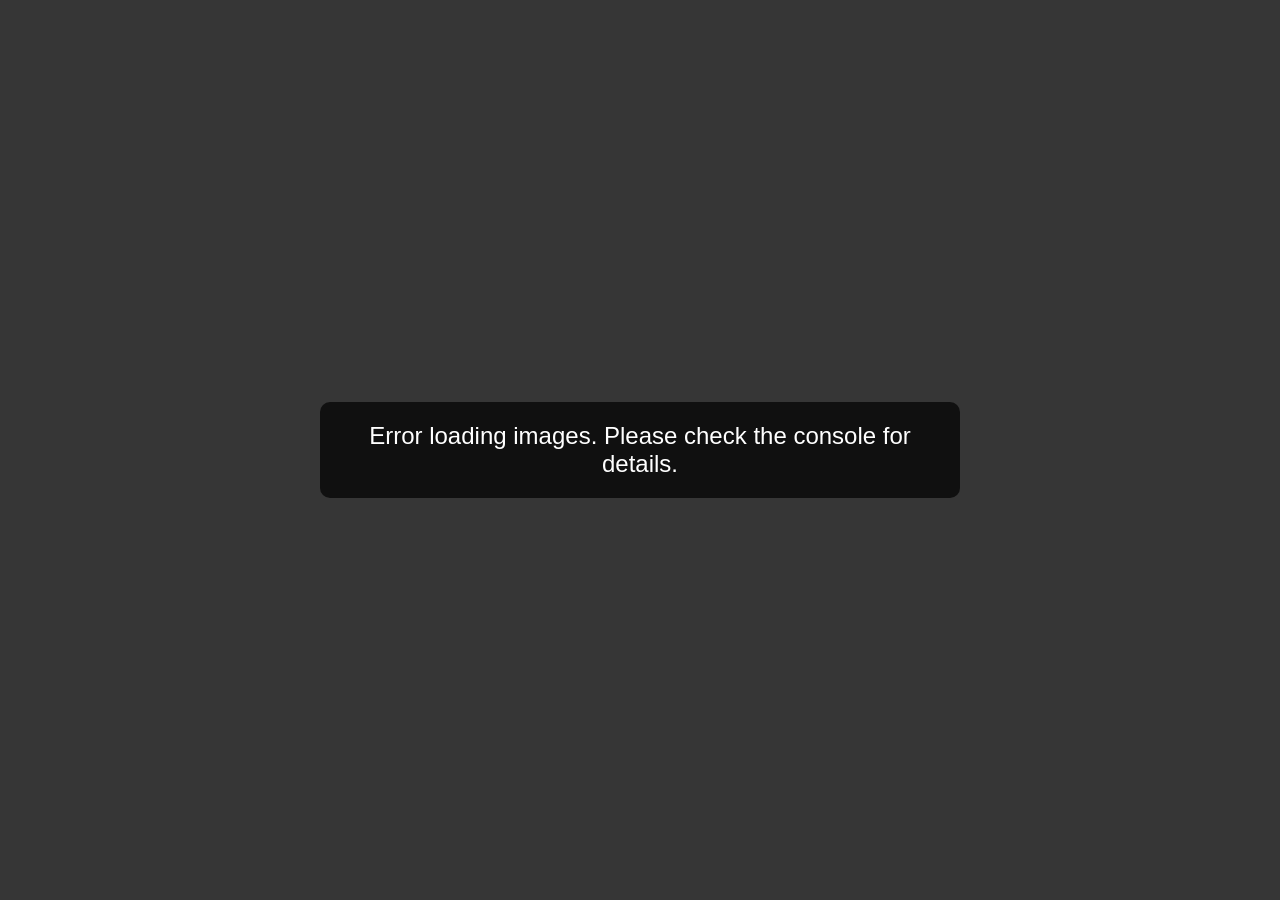
==== index.html @ f0d9e494 "derp" ====
<!DOCTYPE html>
<html lang="en">
  <head>
    <meta charset="UTF-8" />
    <meta name="viewport" content="width=device-width, initial-scale=1.0" />
    <title>Image Sliders</title>
    <link rel="stylesheet" href="css/style.css" />
  </head>
  <body>
    <div id="loading">Initializing...<br />Please wait.</div>
    <div id="button-container" style="display: none"></div>
    <div id="sliders-container" style="display: none"></div>
    <script src="js/script.js"></script>
  </body>
</html>
---- css/style.css ----
* {
  box-sizing: border-box;
  margin: 0;
  padding: 0;
}

body {
  display: flex;
  flex-direction: column;
  min-height: 100vh;
  padding: 20px;
  background-color: #363636;
  font-family: Arial, sans-serif;
  user-select: none;
}

.container {
  width: 100%;
  height: calc(100vh - 140px);
  margin-top: 20px;
  display: flex;
  justify-content: center;
  align-items: center;
  overflow: hidden;
}

.slider {
  position: relative;
  display: inline-block;
  cursor: col-resize;
}

.slider-image {
  display: block;
  max-width: 100%;
  max-height: calc(100vh - 140px);
  width: auto;
  height: auto;
  pointer-events: none;
}

.slider-image-after {
  position: absolute;
  top: 0;
  left: 0;
}

.slider-line {
  position: absolute;
  top: 0;
  bottom: 0;
  width: 4px;
  background-color: white;
  left: 50%;
  transform: translateX(-50%);
  z-index: 15;
  box-shadow: 0 0 5px rgba(0, 0, 0, 0.5);
}

.slider-button {
  position: absolute;
  top: 50%;
  left: 50%;
  transform: translate(-50%, -50%);
  width: 40px;
  height: 40px;
  border-radius: 50%;
  background-color: white;
  box-shadow: 0 0 5px rgba(0, 0, 0, 0.5);
  z-index: 20;
  display: flex;
  justify-content: center;
  align-items: center;
  font-size: 18px;
  font-weight: bold;
  color: #333;
  overflow: hidden;
}

.slider-button .left-arrow,
.slider-button .right-arrow {
  position: absolute;
  top: 50%;
  transform: translateY(-50%);
  transition: transform 0.1s ease;
}

.slider-button .left-arrow {
  left: -100%;
}

.slider-button .right-arrow {
  right: -100%;
}

.slider-button:hover .left-arrow {
  transform: translate(20px, -50%);
}

.slider-button:hover .right-arrow {
  transform: translate(-20px, -50%);
}

/* Remove the previous pseudo-elements */
.slider-button::before,
.slider-button::after {
  content: none;
}

.slider-label {
  position: absolute;
  top: 10px;
  left: 10px;
  background-color: rgba(0, 0, 0, 0.5);
  color: white;
  padding: 5px 10px;
  border-radius: 5px;
  z-index: 10;
  font-size: 14px;
}

#button-container {
  display: flex;
  justify-content: center;
  flex-wrap: wrap;
  gap: 10px;
  margin-bottom: 20px;
}

#button-container button {
  padding: 10px 15px;
  font-size: 16px;
  background-color: #333;
  color: white;
  border: none;
  border-radius: 5px;
  cursor: pointer;
  transition: background-color 0.3s;
}

#button-container button:hover {
  background-color: #555;
}

#loading {
  position: fixed;
  top: 50%;
  left: 50%;
  transform: translate(-50%, -50%);
  font-size: 24px;
  text-align: center;
  background-color: rgba(0, 0, 0, 0.7);
  color: white;
  padding: 20px;
  border-radius: 10px;
}

@media (max-width: 600px) {
  .container {
    height: auto;
  }
}
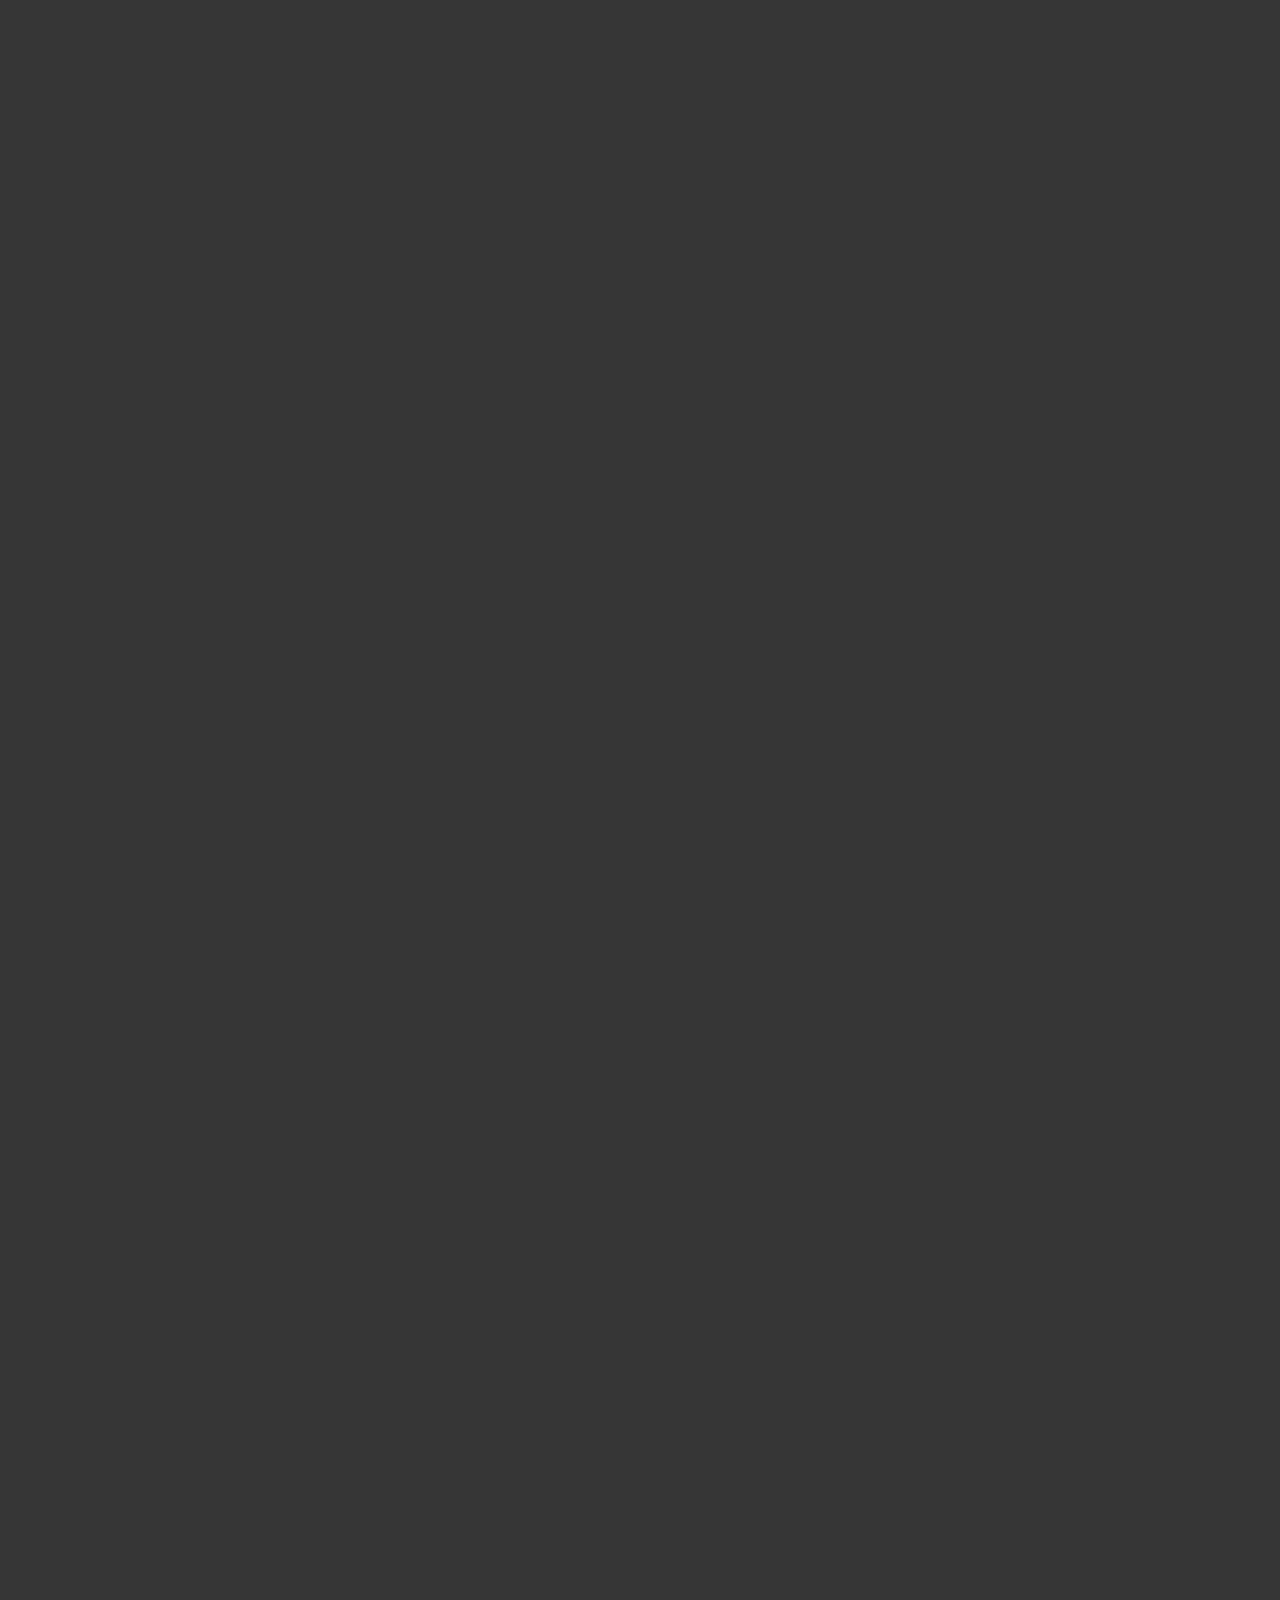
==== commit cd2f7b41: "huh" ====
--- a/index.html
+++ b/index.html
@@ -8,7 +8,6 @@
   </head>
   <body>
     <div id="loading">Initializing...<br />Please wait.</div>
-    <div id="button-container" style="display: none"></div>
     <div id="sliders-container" style="display: none"></div>
     <script src="js/script.js"></script>
   </body>
--- a/css/style.css
+++ b/css/style.css
@@ -1,5 +1,4 @@
 * {
-  box-sizing: border-box;
   margin: 0;
   padding: 0;
 }
@@ -14,9 +13,17 @@
   user-select: none;
 }
 
+#sliders-container {
+  display: flex;
+  flex-direction: column;
+  gap: 40px;
+  align-items: center;
+  padding: 20px 0;
+}
+
 .container {
   width: 100%;
-  height: calc(100vh - 140px);
+  margin: 0 auto;
   margin-top: 20px;
   display: flex;
   justify-content: center;
@@ -28,13 +35,15 @@
   position: relative;
   display: inline-block;
   cursor: col-resize;
+  border-radius: 8px;
+  overflow: hidden;
 }
 
 .slider-image {
   display: block;
   max-width: 100%;
   max-height: calc(100vh - 140px);
-  width: auto;
+  width: 100%; /* Change this line */
   height: auto;
   pointer-events: none;
 }
@@ -49,7 +58,7 @@
   position: absolute;
   top: 0;
   bottom: 0;
-  width: 4px;
+  width: 2px;
   background-color: white;
   left: 50%;
   transform: translateX(-50%);
@@ -77,36 +86,6 @@
   overflow: hidden;
 }
 
-.slider-button .left-arrow,
-.slider-button .right-arrow {
-  position: absolute;
-  top: 50%;
-  transform: translateY(-50%);
-  transition: transform 0.1s ease;
-}
-
-.slider-button .left-arrow {
-  left: -100%;
-}
-
-.slider-button .right-arrow {
-  right: -100%;
-}
-
-.slider-button:hover .left-arrow {
-  transform: translate(20px, -50%);
-}
-
-.slider-button:hover .right-arrow {
-  transform: translate(-20px, -50%);
-}
-
-/* Remove the previous pseudo-elements */
-.slider-button::before,
-.slider-button::after {
-  content: none;
-}
-
 .slider-label {
   position: absolute;
   top: 10px;
@@ -117,29 +96,6 @@
   border-radius: 5px;
   z-index: 10;
   font-size: 14px;
-}
-
-#button-container {
-  display: flex;
-  justify-content: center;
-  flex-wrap: wrap;
-  gap: 10px;
-  margin-bottom: 20px;
-}
-
-#button-container button {
-  padding: 10px 15px;
-  font-size: 16px;
-  background-color: #333;
-  color: white;
-  border: none;
-  border-radius: 5px;
-  cursor: pointer;
-  transition: background-color 0.3s;
-}
-
-#button-container button:hover {
-  background-color: #555;
 }
 
 #loading {
@@ -154,9 +110,3 @@
   padding: 20px;
   border-radius: 10px;
 }
-
-@media (max-width: 600px) {
-  .container {
-    height: auto;
-  }
-}
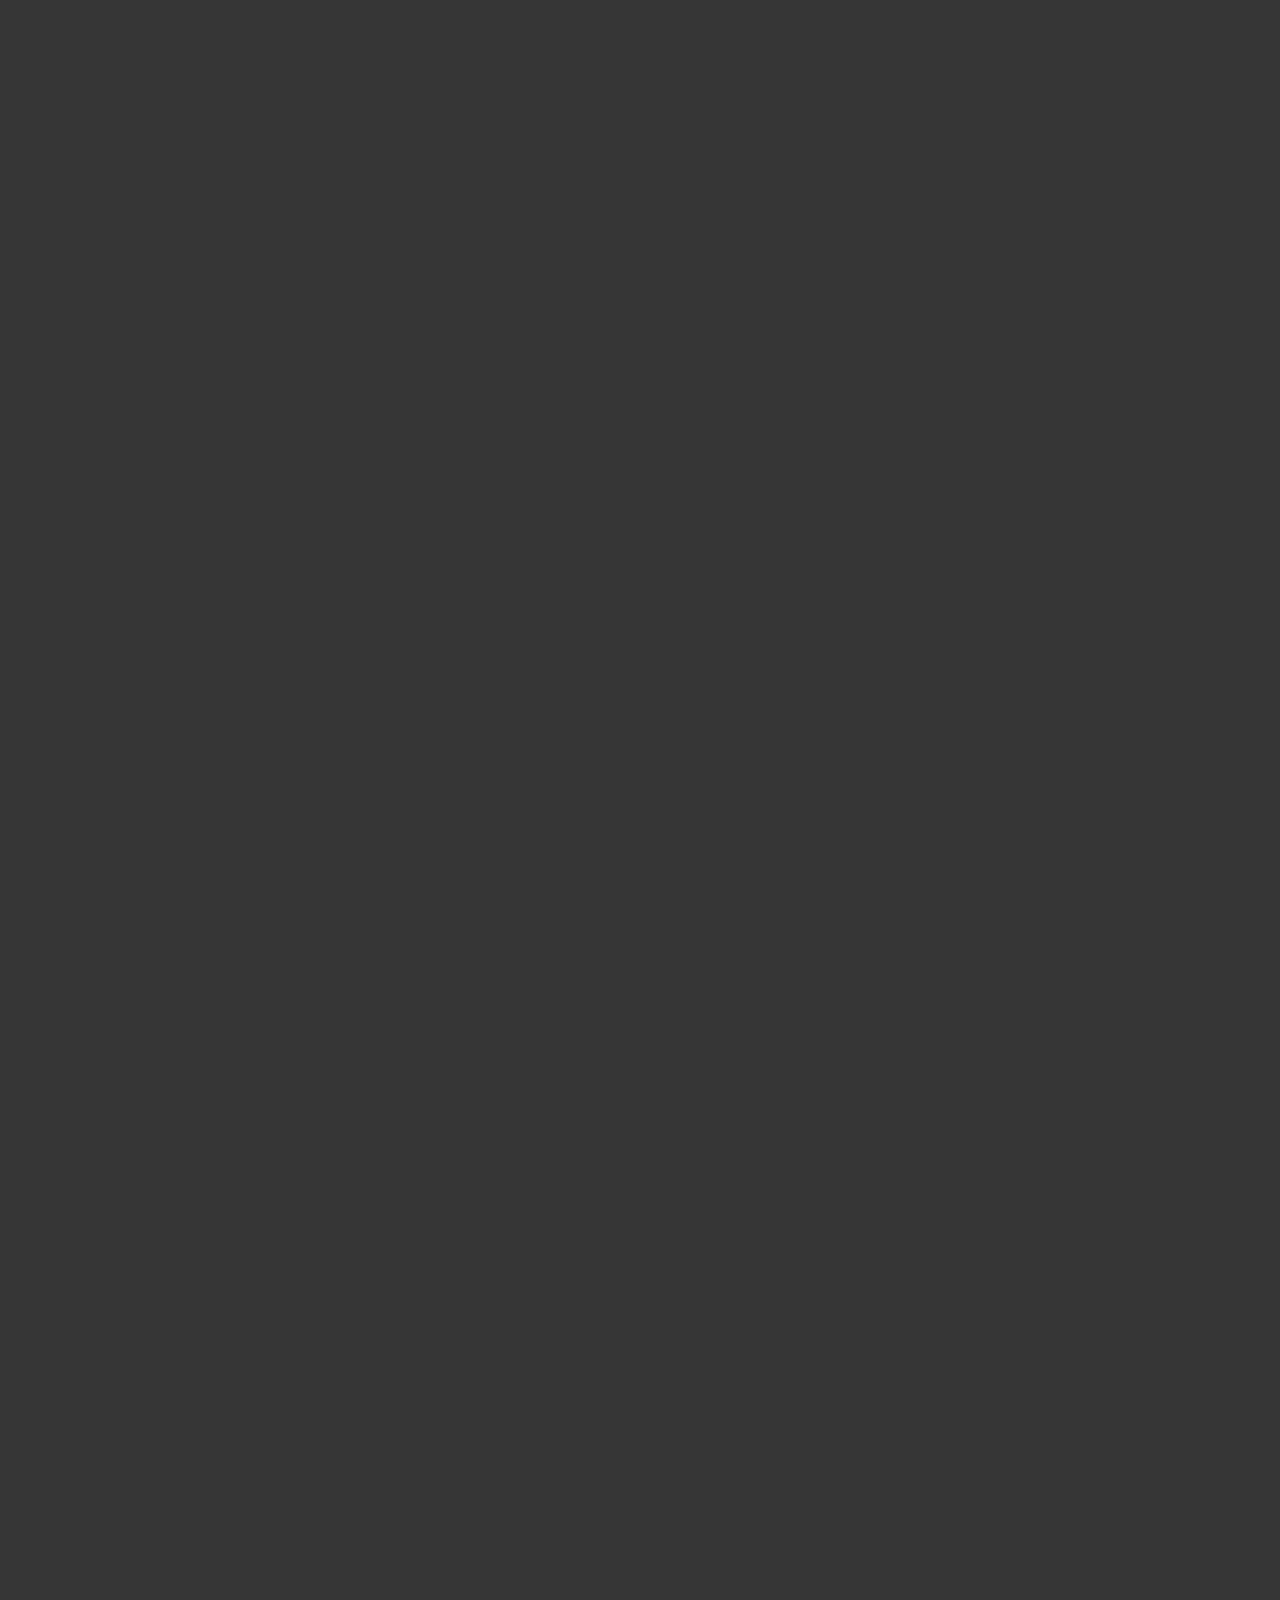
==== commit 1d07fac3: "cursor" ====
--- a/index.html
+++ b/index.html
@@ -7,7 +7,7 @@
     <link rel="stylesheet" href="css/style.css" />
   </head>
   <body>
-    <div id="loading">Initializing...<br />Please wait.</div>
+    <div id="loading">Initializing... <br />Please wait.</div>
     <div id="sliders-container" style="display: none"></div>
     <script src="js/script.js"></script>
   </body>
--- a/css/style.css
+++ b/css/style.css
@@ -11,6 +11,7 @@
   background-color: #363636;
   font-family: Arial, sans-serif;
   user-select: none;
+  margin: 0;
 }
 
 #sliders-container {
@@ -19,12 +20,13 @@
   gap: 40px;
   align-items: center;
   padding: 20px 0;
+  width: 100%;
+  flex-grow: 1;
 }
 
 .container {
   width: 100%;
-  margin: 0 auto;
-  margin-top: 20px;
+  height: 100%;
   display: flex;
   justify-content: center;
   align-items: center;
@@ -37,14 +39,15 @@
   cursor: col-resize;
   border-radius: 8px;
   overflow: hidden;
+  width: 100%;
+  height: 100%;
 }
 
 .slider-image {
   display: block;
-  max-width: 100%;
-  max-height: calc(100vh - 140px);
-  width: 100%; /* Change this line */
-  height: auto;
+  width: 100%;
+  height: 100%;
+  object-fit: contain;
   pointer-events: none;
 }
 
@@ -52,6 +55,8 @@
   position: absolute;
   top: 0;
   left: 0;
+  width: 100%;
+  height: 100%;
 }
 
 .slider-line {
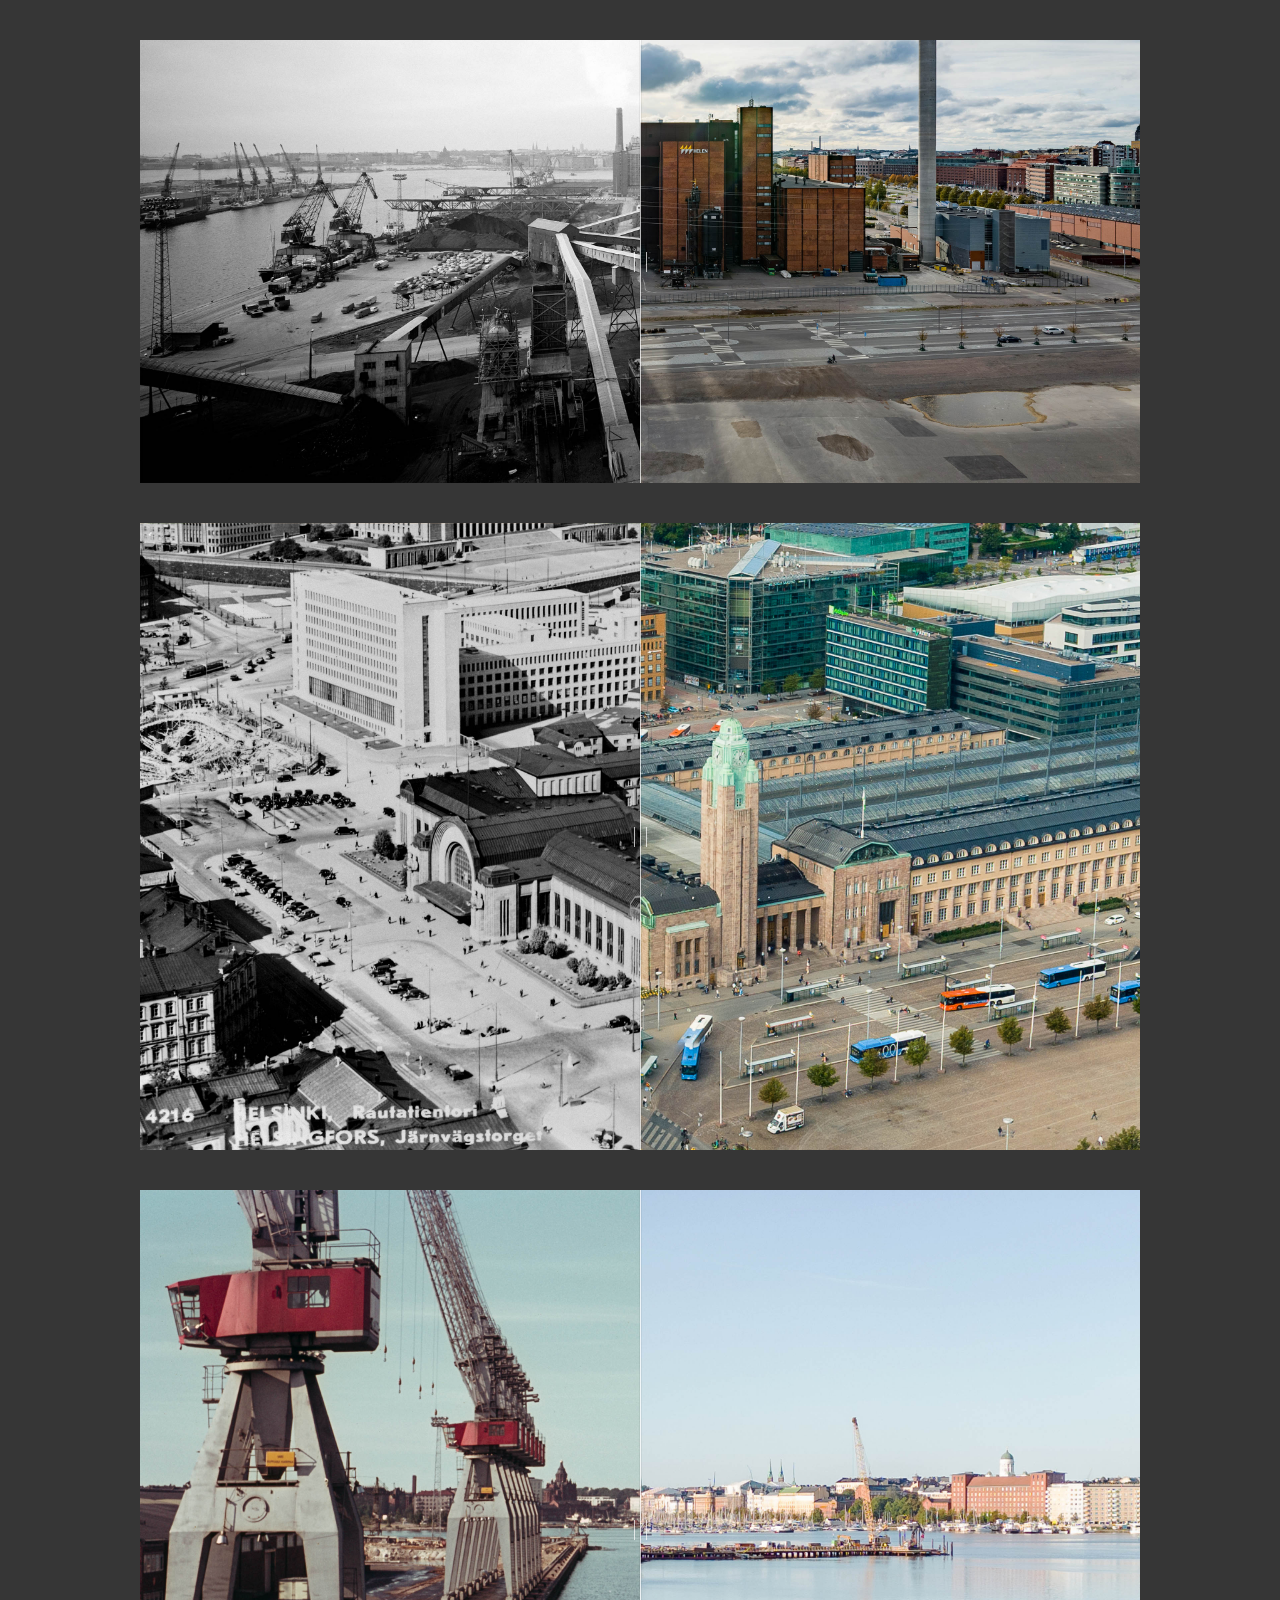
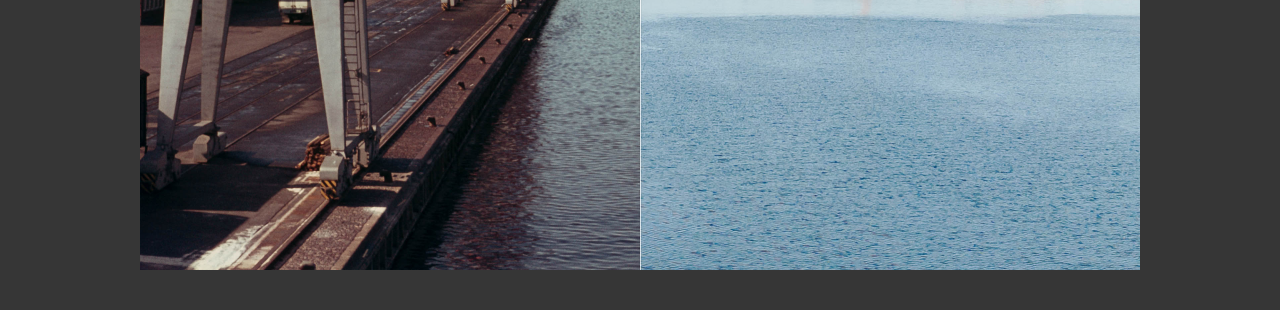
==== commit e6e2cfdb: "new bags" ====
--- a/index.html
+++ b/index.html
@@ -8,7 +8,28 @@
   </head>
   <body>
     <div id="loading">Initializing... <br />Please wait.</div>
-    <div id="sliders-container" style="display: none"></div>
+    <div id="sliders-container" style="visibility: hidden">
+      <div class="image-slider" data-percentage="50" style="visibility: hidden">
+        <img
+          src="imgSlider/hanasaaren_voimalaitos_a.jpg"
+          class="before"
+          alt="Before"
+        />
+        <img
+          src="imgSlider/hanasaaren_voimalaitos_b.jpg"
+          class="after"
+          alt="After"
+        />
+      </div>
+      <div class="image-slider" data-percentage="50" style="visibility: hidden">
+        <img src="imgSlider/rautatieasema_a.jpg" class="before" alt="Before" />
+        <img src="imgSlider/rautatieasema_b.jpg" class="after" alt="After" />
+      </div>
+      <div class="image-slider" data-percentage="50" style="visibility: hidden">
+        <img src="imgSlider/sompasaari_a.jpg" class="before" alt="Before" />
+        <img src="imgSlider/sompasaari_b.jpg" class="after" alt="After" />
+      </div>
+    </div>
     <script src="js/script.js"></script>
   </body>
 </html>
--- a/css/style.css
+++ b/css/style.css
@@ -1,6 +1,7 @@
 * {
   margin: 0;
   padding: 0;
+  box-sizing: border-box; /* Added for consistent sizing */
 }
 
 body {
@@ -11,7 +12,6 @@
   background-color: #363636;
   font-family: Arial, sans-serif;
   user-select: none;
-  margin: 0;
 }
 
 #sliders-container {
@@ -22,85 +22,83 @@
   padding: 20px 0;
   width: 100%;
   flex-grow: 1;
+  visibility: hidden;
 }
 
-.container {
+.image-slider {
+  position: relative;
   width: 100%;
-  height: 100%;
-  display: flex;
-  justify-content: center;
-  align-items: center;
+  max-width: 1000px;
   overflow: hidden;
 }
 
-.slider {
-  position: relative;
-  display: inline-block;
-  cursor: col-resize;
-  border-radius: 8px;
-  overflow: hidden;
+.image-slider .before,
+.image-slider .after {
   width: 100%;
-  height: 100%;
+  height: auto;
+  display: block;
 }
 
-.slider-image {
-  display: block;
-  width: 100%;
-  height: 100%;
-  object-fit: contain;
-  pointer-events: none;
-}
-
-.slider-image-after {
+.image-slider .after {
   position: absolute;
   top: 0;
   left: 0;
+  height: 100%;
   width: 100%;
-  height: 100%;
+  pointer-events: none; /* Prevent 'after' image from capturing mouse events */
+  will-change: clip-path; /* Hint the browser for smoother animations */
+  transform: translateX(0%);
+  transition: transform 0.3s ease-out;
+  clip-path: inset(0 50% 0 0);
+  -webkit-clip-path: inset(0 50% 0 0); /* For better browser support */
 }
 
 .slider-line {
   position: absolute;
   top: 0;
   bottom: 0;
-  width: 2px;
-  background-color: white;
-  left: 50%;
-  transform: translateX(-50%);
-  z-index: 15;
-  box-shadow: 0 0 5px rgba(0, 0, 0, 0.5);
+  width: 1px;
+  background-color: rgba(255, 255, 255, 0.7);
+  z-index: 10;
+  box-shadow: 0 0 1px rgba(0, 0, 0, 0.5);
+  cursor: col-resize;
 }
 
-.slider-button {
+/* Expanded hit area for slider-line */
+.slider-line::before {
+  content: "";
+  position: absolute;
+  top: 0;
+  bottom: 0;
+  left: -10px; /* Extend 10px to the left */
+  right: -10px; /* Extend 10px to the right */
+  background: transparent; /* Invisible hit area */
+  cursor: col-resize;
+}
+
+/* Slider Marks */
+.slider-mark {
+  width: 1px;
+  height: 20px;
+  background-color: rgba(255, 255, 255, 0.7);
   position: absolute;
   top: 50%;
-  left: 50%;
-  transform: translate(-50%, -50%);
-  width: 40px;
-  height: 40px;
-  border-radius: 50%;
-  background-color: white;
-  box-shadow: 0 0 5px rgba(0, 0, 0, 0.5);
-  z-index: 20;
-  display: flex;
-  justify-content: center;
-  align-items: center;
-  font-size: 18px;
-  font-weight: bold;
-  color: #333;
-  overflow: hidden;
+  transform: translateY(-50%);
+  z-index: 11; /* Ensure marks are above the slider line */
+  transition: background-color 0.3s;
 }
 
-.slider-label {
-  position: absolute;
-  top: 10px;
-  left: 10px;
-  background-color: rgba(0, 0, 0, 0.5);
-  color: white;
-  padding: 5px 10px;
-  border-radius: 5px;
-  z-index: 10;
-  font-size: 14px;
+.slider-mark.left {
+  transform: translate(-6px, -50%); /* Shift 10px to the left for symmetry */
+}
+
+.slider-mark.right {
+  transform: translate(6px, -50%); /* Shift 10px to the right for symmetry */
+}
+
+/* Remove the ::after pseudo-element */
+.slider-mark::after {
+  display: none;
 }
 
 #loading {
@@ -115,3 +113,11 @@
   padding: 20px;
   border-radius: 10px;
 }
+
+.slider {
+  outline: none;
+}
+
+.slider:focus .slider-line {
+  box-shadow: 0 0 5px rgba(255, 255, 255, 0.8);
+}
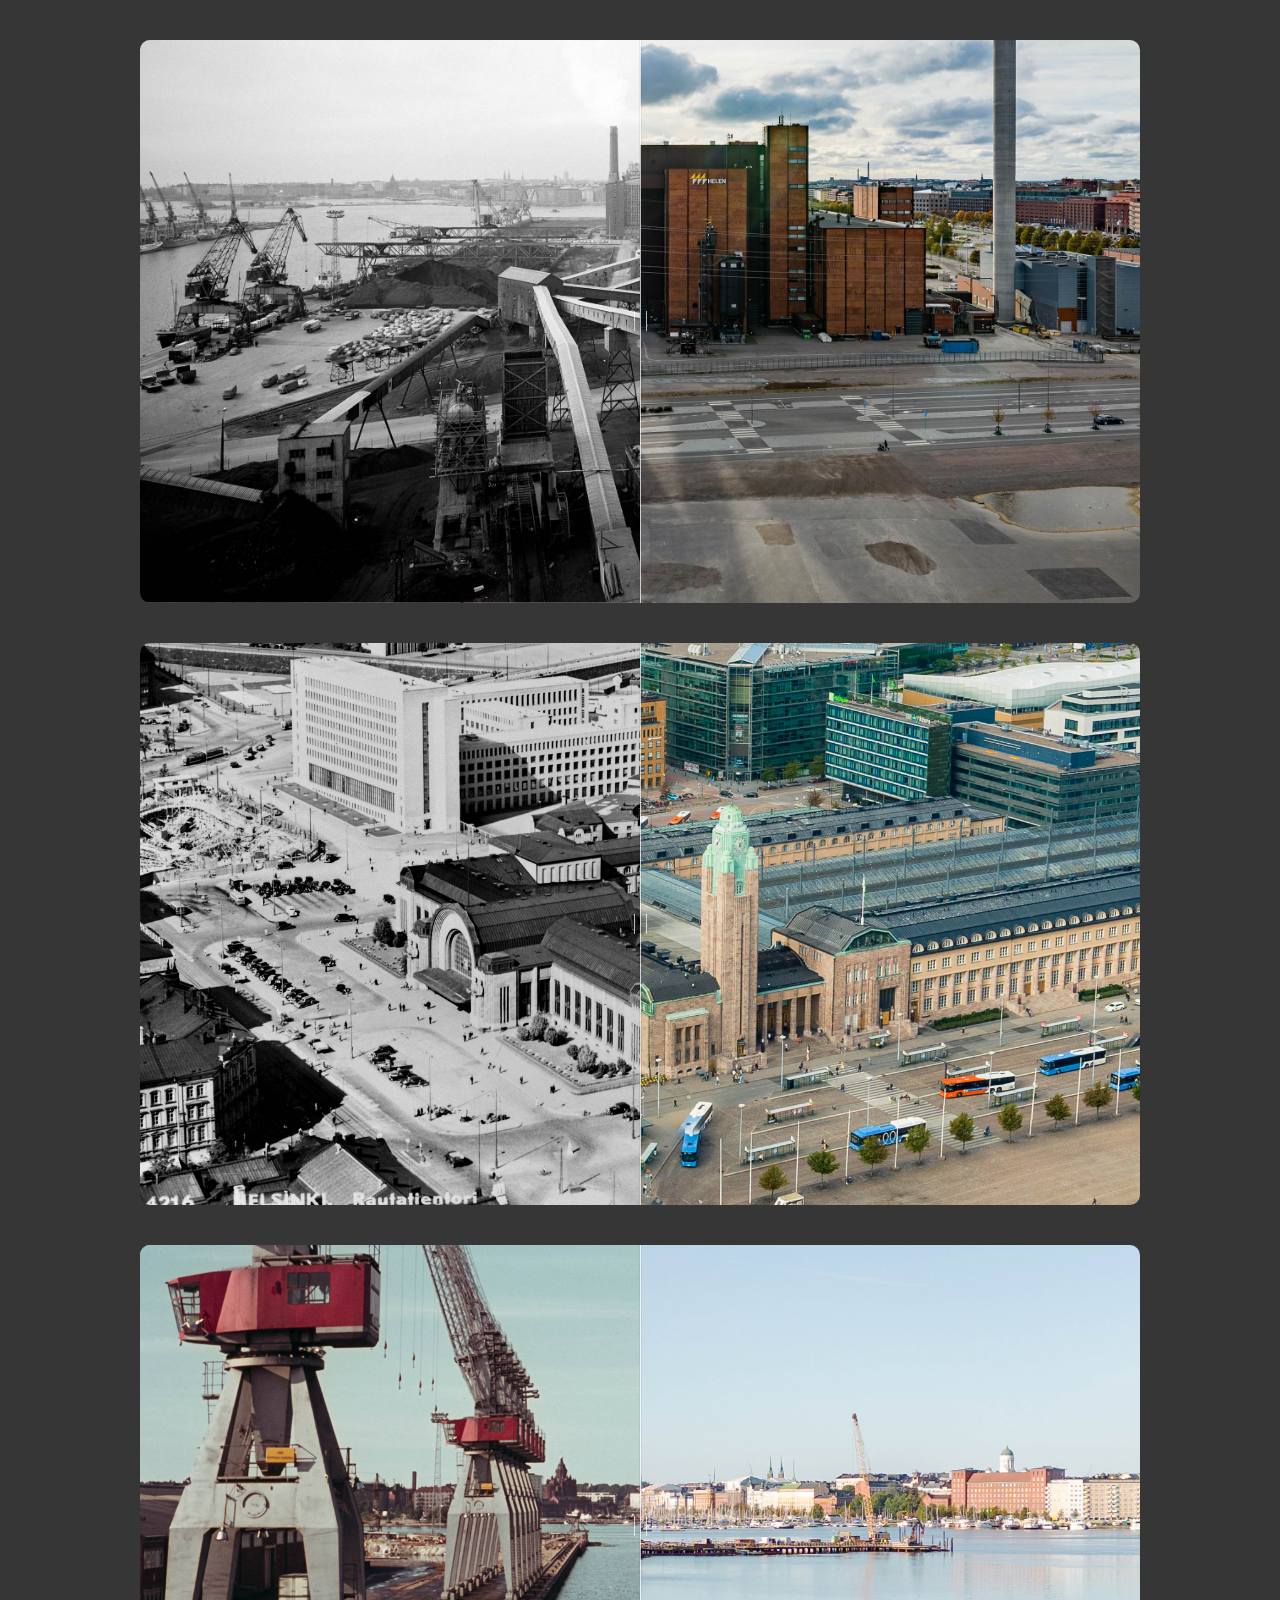
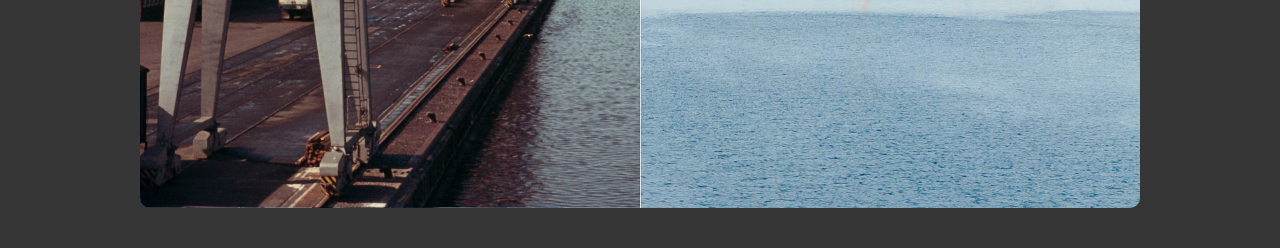
==== commit 492e2a84: "touch support" ====
--- a/index.html
+++ b/index.html
@@ -8,24 +8,16 @@
   </head>
   <body>
     <div id="loading">Initializing... <br />Please wait.</div>
-    <div id="sliders-container" style="visibility: hidden">
-      <div class="image-slider" data-percentage="50" style="visibility: hidden">
-        <img
-          src="imgSlider/hanasaaren_voimalaitos_a.jpg"
-          class="before"
-          alt="Before"
-        />
-        <img
-          src="imgSlider/hanasaaren_voimalaitos_b.jpg"
-          class="after"
-          alt="After"
-        />
+    <div id="sliders-container">
+      <div class="image-slider" data-percentage="50">
+        <img src="imgSlider/hanasaaren_voimalaitos_a.jpg" class="before" alt="Before" />
+        <img src="imgSlider/hanasaaren_voimalaitos_b.jpg" class="after" alt="After" />
       </div>
-      <div class="image-slider" data-percentage="50" style="visibility: hidden">
+      <div class="image-slider" data-percentage="50">
         <img src="imgSlider/rautatieasema_a.jpg" class="before" alt="Before" />
         <img src="imgSlider/rautatieasema_b.jpg" class="after" alt="After" />
       </div>
-      <div class="image-slider" data-percentage="50" style="visibility: hidden">
+      <div class="image-slider" data-percentage="50">
         <img src="imgSlider/sompasaari_a.jpg" class="before" alt="Before" />
         <img src="imgSlider/sompasaari_b.jpg" class="after" alt="After" />
       </div>
--- a/css/style.css
+++ b/css/style.css
@@ -22,7 +22,7 @@
   padding: 20px 0;
   width: 100%;
   flex-grow: 1;
-  visibility: hidden;
+  visibility: hidden; /* Initially hidden, will be shown by JavaScript */
 }
 
 .image-slider {
@@ -30,27 +30,30 @@
   width: 100%;
   max-width: 1000px;
   overflow: hidden;
+  border-radius: 10px;
+  aspect-ratio: 16 / 9; /* Maintain a consistent aspect ratio */
+  visibility: visible; /* Always visible */
 }
 
 .image-slider .before,
 .image-slider .after {
+  position: absolute;
+  top: 0;
+  left: 0;
+  width: 100%;
+  height: 100%;
+  object-fit: cover; /* Ensure images cover the entire container */
+}
+
+.image-slider .after {
+  clip-path: inset(0 50% 0 0);
+  -webkit-clip-path: inset(0 50% 0 0);
+}
+
+.image-slider img {
   width: 100%;
   height: auto;
   display: block;
-}
-
-.image-slider .after {
-  position: absolute;
-  top: 0;
-  left: 0;
-  height: 100%;
-  width: 100%;
-  pointer-events: none; /* Prevent 'after' image from capturing mouse events */
-  will-change: clip-path; /* Hint the browser for smoother animations */
-  transform: translateX(0%);
-  transition: transform 0.3s ease-out;
-  clip-path: inset(0 50% 0 0);
-  -webkit-clip-path: inset(0 50% 0 0); /* For better browser support */
 }
 
 .slider-line {
@@ -112,12 +115,5 @@
   color: white;
   padding: 20px;
   border-radius: 10px;
+  z-index: 1000; /* Ensure it's above other elements */
 }
-
-.slider {
-  outline: none;
-}
-
-.slider:focus .slider-line {
-  box-shadow: 0 0 5px rgba(255, 255, 255, 0.8);
-}
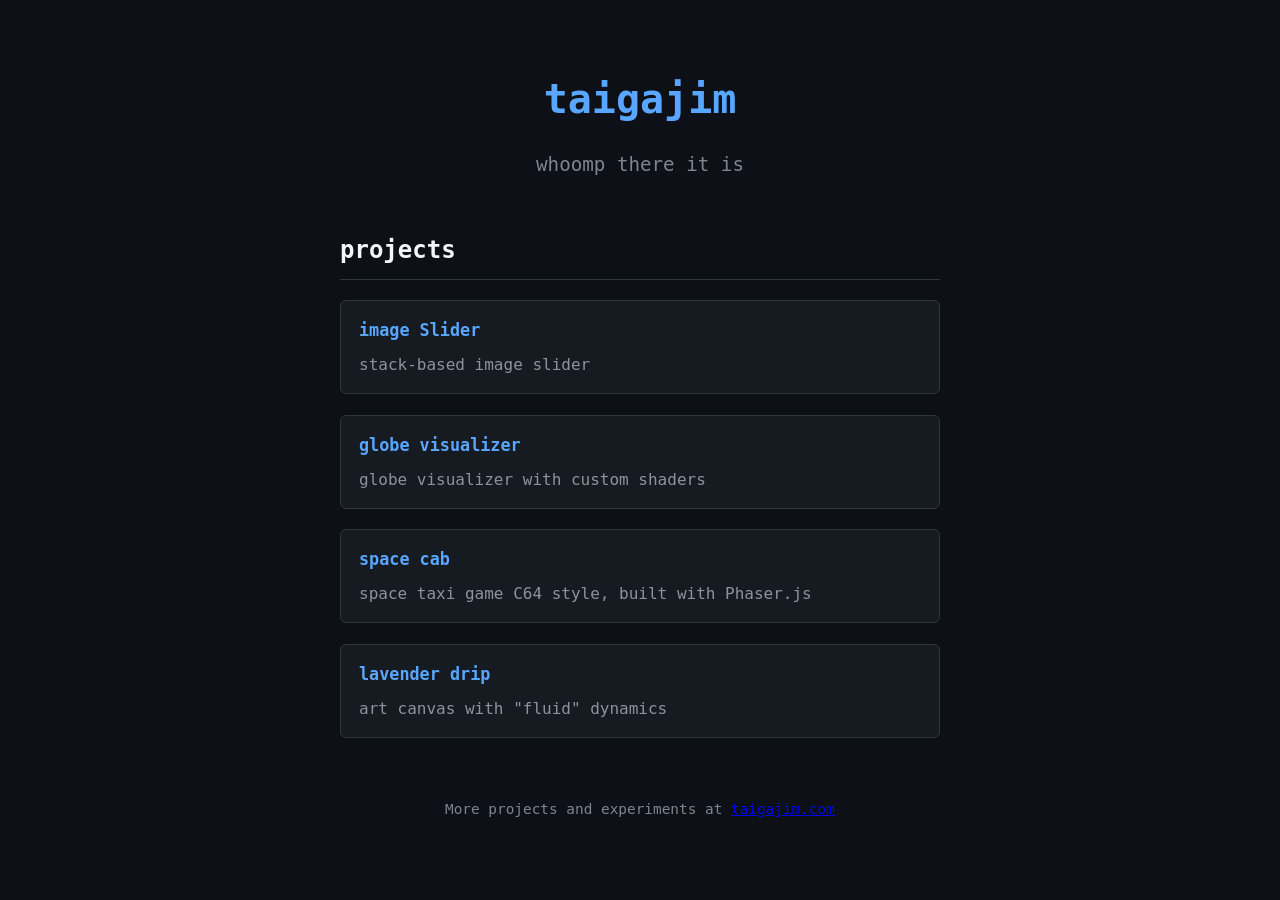
==== commit f9d990a0: "Initial commit with new index.html" ====
--- a/index.html
+++ b/index.html
@@ -3,25 +3,149 @@
   <head>
     <meta charset="UTF-8" />
     <meta name="viewport" content="width=device-width, initial-scale=1.0" />
-    <title>Image Sliders</title>
-    <link rel="stylesheet" href="css/style.css" />
+    <title>le git de taigajim</title>
+    <style>
+      :root {
+        /* colors */
+        --COLOR_BG: #0d1117;
+        --COLOR_TEXT: #c9d1d9;
+        --COLOR_MUTED: #7d8590;
+        --COLOR_HEAD: #f0f6fc;
+        --COLOR_SUBTEXT: #8b949e;
+        --COLOR_ACCENT: #58a6ff;
+        --COLOR_ACCENT_HOVER: #79c0ff;
+        --COLOR_CARD_BG: #161b22;
+        --COLOR_CARD_BORDER: #30363d;
+        --COLOR_SUCCESS: #238636;
+        --COLOR_SUCCESS_HOVER: #2ea043;
+
+        /* sizing */
+        --RADIUS_MD: 6px;
+
+        /* motion */
+        --TRANSITION_FAST: 150ms ease;
+      }
+      body {
+        font-family: "Monaco", "Menlo", "Ubuntu Mono", monospace;
+        background: var(--COLOR_BG);
+        color: var(--COLOR_TEXT);
+        margin: 0;
+        padding: 40px 20px;
+        line-height: 1.6;
+      }
+      .container {
+        max-width: 600px;
+        margin: 0 auto;
+        text-align: center;
+      }
+      h1 {
+        color: var(--COLOR_ACCENT);
+        margin-bottom: 0;
+        font-size: 2.5em;
+      }
+      .subtitle {
+        color: var(--COLOR_MUTED);
+        margin-bottom: 2em;
+        font-size: 1.2em;
+      }
+      /* .main-link styles removed (unused) */
+      .projects {
+        margin-top: 50px;
+        text-align: left;
+      }
+      .projects h2 {
+        color: var(--COLOR_HEAD);
+        border-bottom: 1px solid var(--COLOR_CARD_BORDER);
+        padding-bottom: 10px;
+      }
+      /* project as a full-card button (anchor) */
+      .project {
+        display: block;
+        margin: 20px 0;
+        padding: 16px 18px;
+        background: var(--COLOR_CARD_BG);
+        border-radius: var(--RADIUS_MD);
+        border: 1px solid var(--COLOR_CARD_BORDER);
+        color: inherit;
+        text-decoration: none;
+        cursor: pointer;
+        transition: transform var(--TRANSITION_FAST), box-shadow var(--TRANSITION_FAST), border-color var(--TRANSITION_FAST), background-color var(--TRANSITION_FAST), color var(--TRANSITION_FAST);
+        will-change: transform;
+        position: relative;
+      }
+      .project:hover,
+      .project:focus-visible {
+        outline: none;
+        transform: translateY(-2px);
+        border-color: var(--COLOR_ACCENT);
+        box-shadow: 0 10px 24px rgba(1, 4, 9, 0.35), 0 0 0 3px rgba(56, 139, 253, 0.25);
+      }
+      .project:active {
+        transform: translateY(0);
+        box-shadow: inset 0 2px 6px rgba(0, 0, 0, 0.35);
+      }
+      .project-title {
+        color: var(--COLOR_ACCENT);
+        font-weight: 700;
+        font-size: 1.05em;
+      }
+      .project:hover .project-title,
+      .project:focus-visible .project-title {
+        color: var(--COLOR_ACCENT_HOVER);
+      }
+      .project-desc {
+        color: var(--COLOR_SUBTEXT);
+        margin-top: 8px;
+      }
+      footer {
+        margin-top: 60px;
+        color: var(--COLOR_MUTED);
+        font-size: 0.9em;
+      }
+      @media (prefers-reduced-motion: reduce) {
+        .project {
+          transition: box-shadow var(--TRANSITION_FAST), border-color var(--TRANSITION_FAST), background-color var(--TRANSITION_FAST), color var(--TRANSITION_FAST);
+        }
+        .project:hover,
+        .project:focus-visible,
+        .project:active {
+          transform: none;
+        }
+      }
+    </style>
   </head>
   <body>
-    <div id="loading">Initializing... <br />Please wait.</div>
-    <div id="sliders-container">
-      <div class="image-slider" data-percentage="50">
-        <img src="imgSlider/hanasaaren_voimalaitos_a.jpg" class="before" alt="Before" />
-        <img src="imgSlider/hanasaaren_voimalaitos_b.jpg" class="after" alt="After" />
+    <div class="container">
+      <h1>taigajim</h1>
+      <p class="subtitle">whoomp there it is</p>
+
+      <div class="projects">
+        <h2>projects</h2>
+
+        <a class="project" href="https://github.com/taigajim/image-slider">
+          <div class="project-title">image Slider</div>
+          <div class="project-desc">stack-based image slider</div>
+        </a>
+
+        <a class="project" href="https://taigajim.com/dev/globe">
+          <div class="project-title">globe visualizer</div>
+          <div class="project-desc">globe visualizer with custom shaders</div>
+        </a>
+
+        <a class="project" href="https://taigajim.com/dev/space-cab">
+          <div class="project-title">space cab</div>
+          <div class="project-desc">space taxi game C64 style, built with Phaser.js</div>
+        </a>
+
+        <a class="project" href="https://taigajim.com/dev/lavender-drip">
+          <div class="project-title">lavender drip</div>
+          <div class="project-desc">art canvas with "fluid" dynamics</div>
+        </a>
       </div>
-      <div class="image-slider" data-percentage="50">
-        <img src="imgSlider/rautatieasema_a.jpg" class="before" alt="Before" />
-        <img src="imgSlider/rautatieasema_b.jpg" class="after" alt="After" />
-      </div>
-      <div class="image-slider" data-percentage="50">
-        <img src="imgSlider/sompasaari_a.jpg" class="before" alt="Before" />
-        <img src="imgSlider/sompasaari_b.jpg" class="after" alt="After" />
-      </div>
+
+      <footer>
+        <p>More projects and experiments at <a href="https://taigajim.com">taigajim.com</a></p>
+      </footer>
     </div>
-    <script src="js/script.js"></script>
   </body>
 </html>
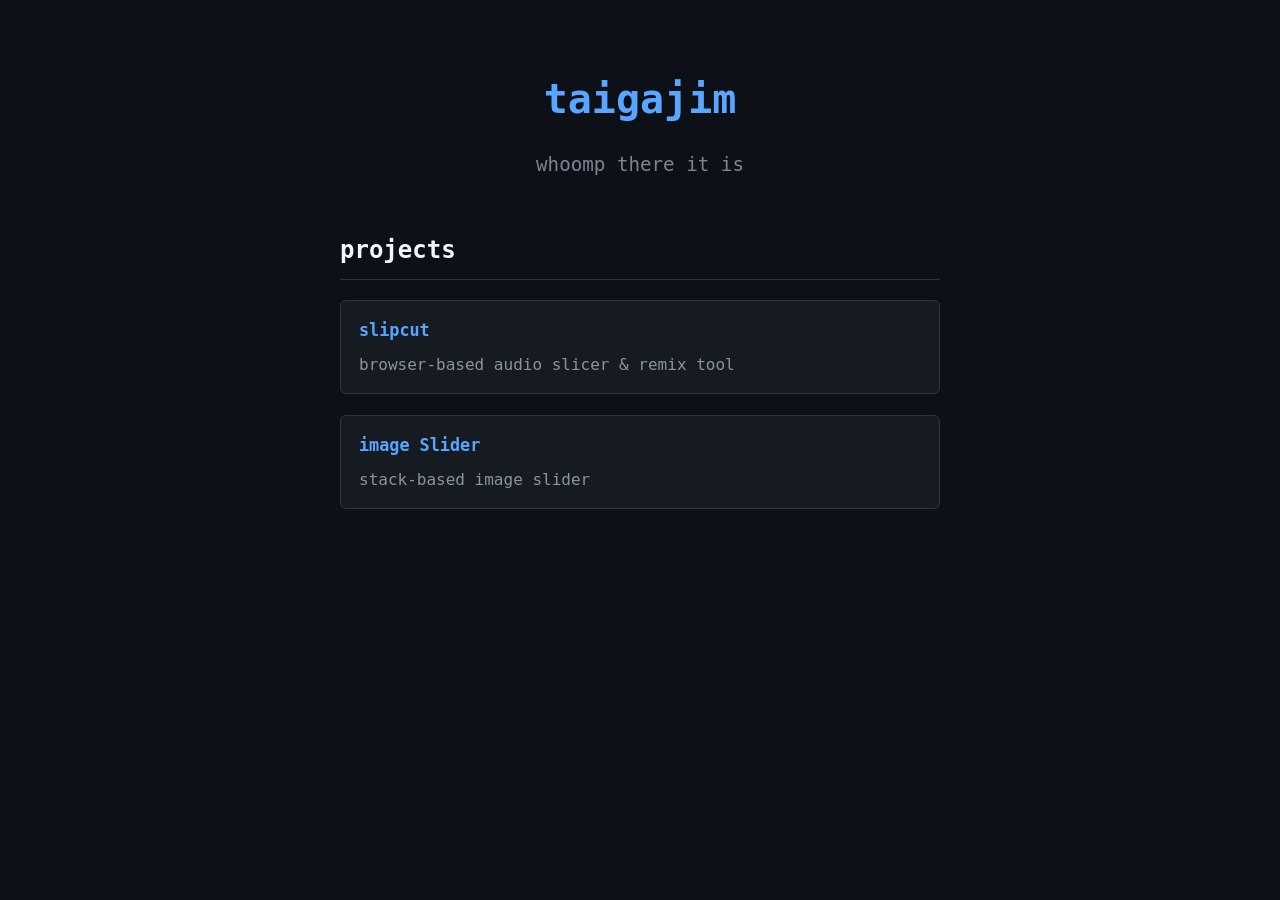
==== commit ebbc54c8: "Add slipcut build, remove taigajim.com links Co-Authored-By: Claude Opus 4.6 (1M context) <noreply@a" ====
--- a/index.html
+++ b/index.html
@@ -6,7 +6,6 @@
     <title>le git de taigajim</title>
     <style>
       :root {
-        /* colors */
         --COLOR_BG: #0d1117;
         --COLOR_TEXT: #c9d1d9;
         --COLOR_MUTED: #7d8590;
@@ -16,13 +15,7 @@
         --COLOR_ACCENT_HOVER: #79c0ff;
         --COLOR_CARD_BG: #161b22;
         --COLOR_CARD_BORDER: #30363d;
-        --COLOR_SUCCESS: #238636;
-        --COLOR_SUCCESS_HOVER: #2ea043;
-
-        /* sizing */
         --RADIUS_MD: 6px;
-
-        /* motion */
         --TRANSITION_FAST: 150ms ease;
       }
       body {
@@ -48,7 +41,6 @@
         margin-bottom: 2em;
         font-size: 1.2em;
       }
-      /* .main-link styles removed (unused) */
       .projects {
         margin-top: 50px;
         text-align: left;
@@ -58,7 +50,6 @@
         border-bottom: 1px solid var(--COLOR_CARD_BORDER);
         padding-bottom: 10px;
       }
-      /* project as a full-card button (anchor) */
       .project {
         display: block;
         margin: 20px 0;
@@ -97,11 +88,6 @@
         color: var(--COLOR_SUBTEXT);
         margin-top: 8px;
       }
-      footer {
-        margin-top: 60px;
-        color: var(--COLOR_MUTED);
-        font-size: 0.9em;
-      }
       @media (prefers-reduced-motion: reduce) {
         .project {
           transition: box-shadow var(--TRANSITION_FAST), border-color var(--TRANSITION_FAST), background-color var(--TRANSITION_FAST), color var(--TRANSITION_FAST);
@@ -122,30 +108,16 @@
       <div class="projects">
         <h2>projects</h2>
 
+        <a class="project" href="/slipcut/">
+          <div class="project-title">slipcut</div>
+          <div class="project-desc">browser-based audio slicer & remix tool</div>
+        </a>
+
         <a class="project" href="https://github.com/taigajim/image-slider">
           <div class="project-title">image Slider</div>
           <div class="project-desc">stack-based image slider</div>
         </a>
-
-        <a class="project" href="https://taigajim.com/dev/globe">
-          <div class="project-title">globe visualizer</div>
-          <div class="project-desc">globe visualizer with custom shaders</div>
-        </a>
-
-        <a class="project" href="https://taigajim.com/dev/space-cab">
-          <div class="project-title">space cab</div>
-          <div class="project-desc">space taxi game C64 style, built with Phaser.js</div>
-        </a>
-
-        <a class="project" href="https://taigajim.com/dev/lavender-drip">
-          <div class="project-title">lavender drip</div>
-          <div class="project-desc">art canvas with "fluid" dynamics</div>
-        </a>
       </div>
-
-      <footer>
-        <p>More projects and experiments at <a href="https://taigajim.com">taigajim.com</a></p>
-      </footer>
     </div>
   </body>
 </html>
